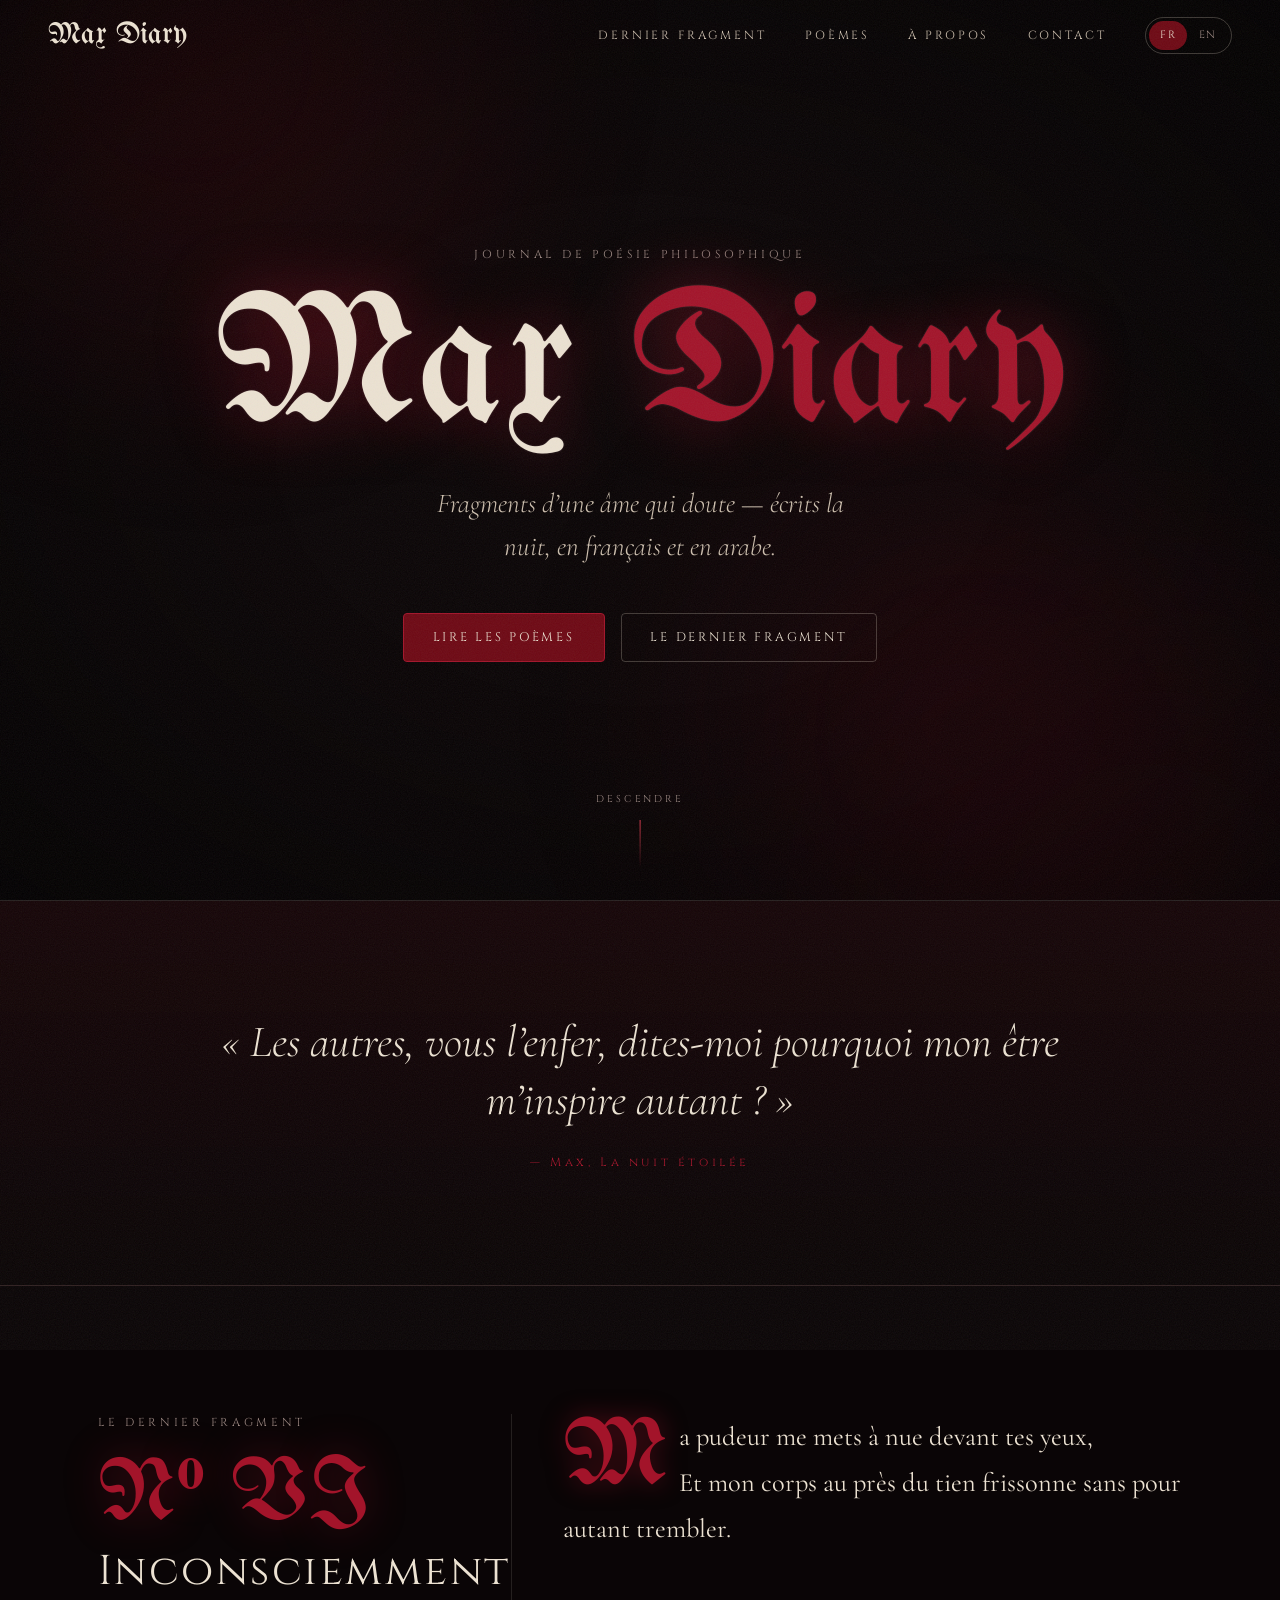
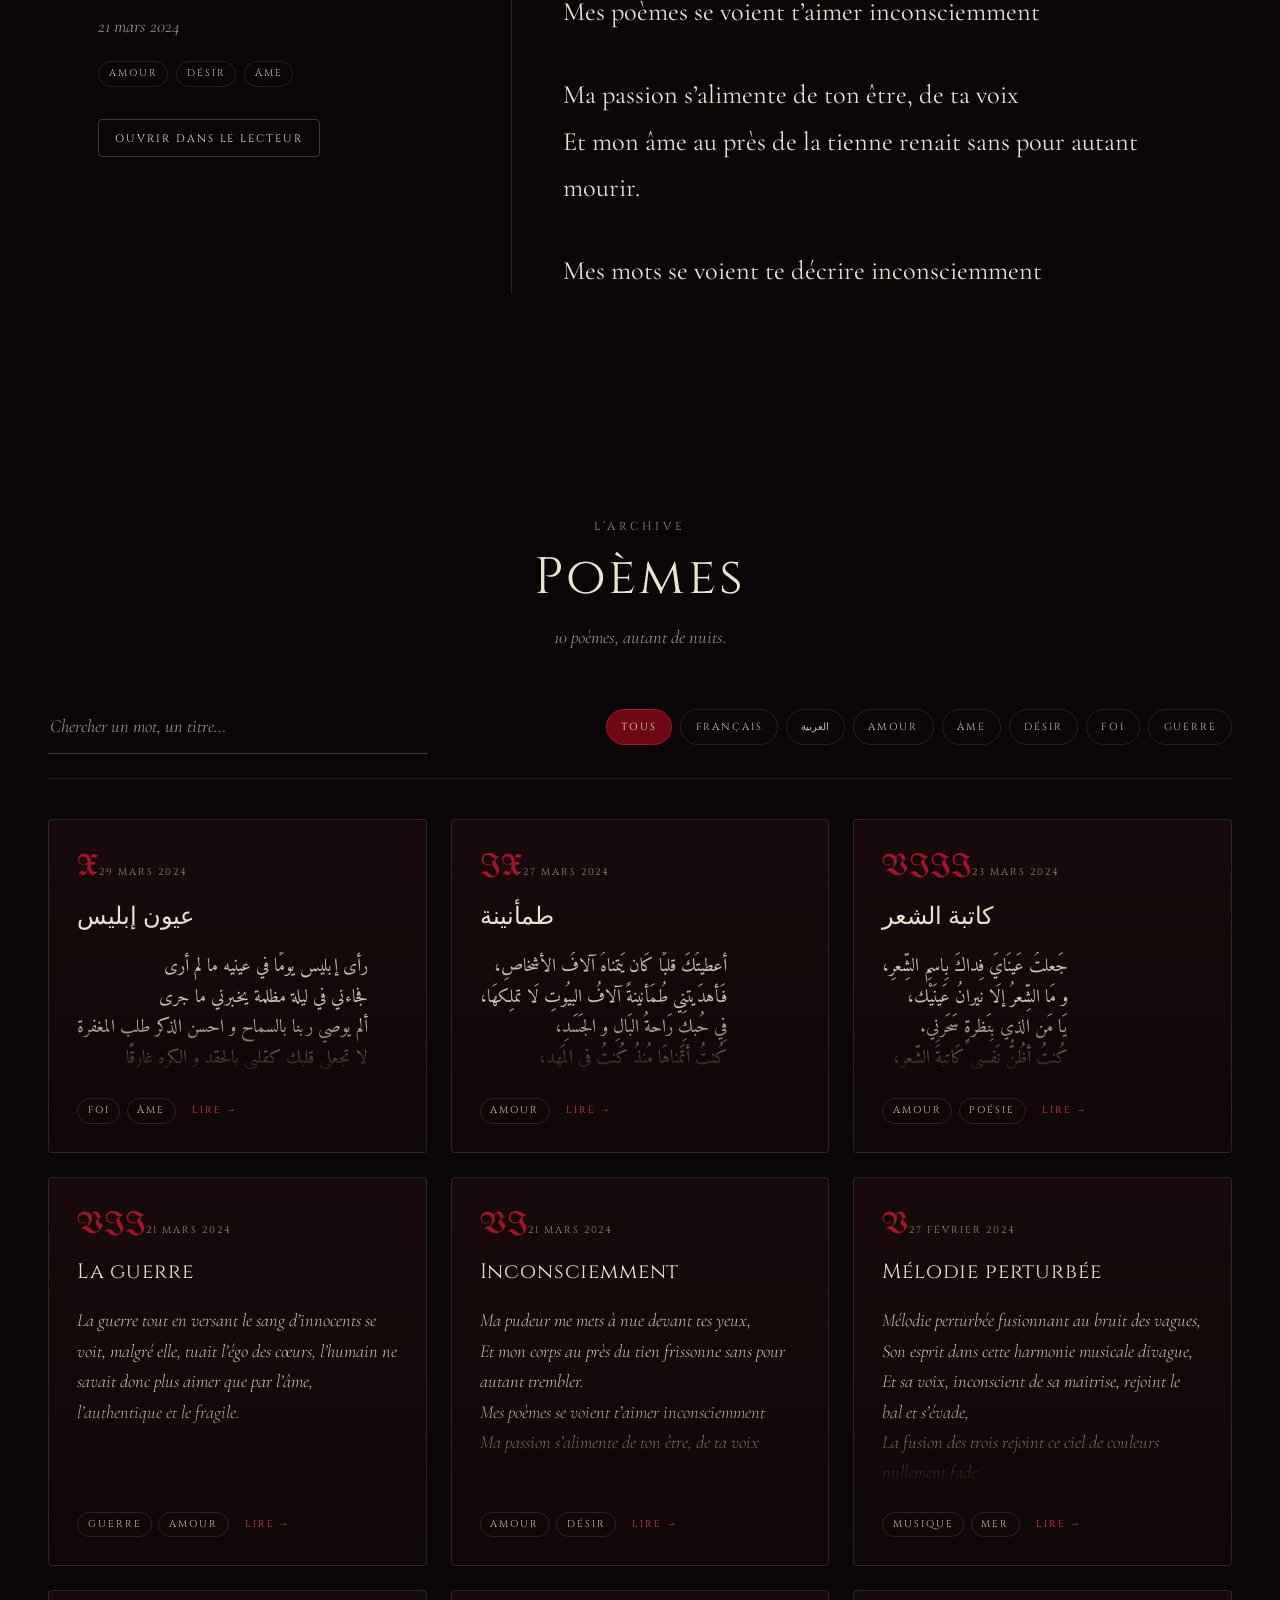
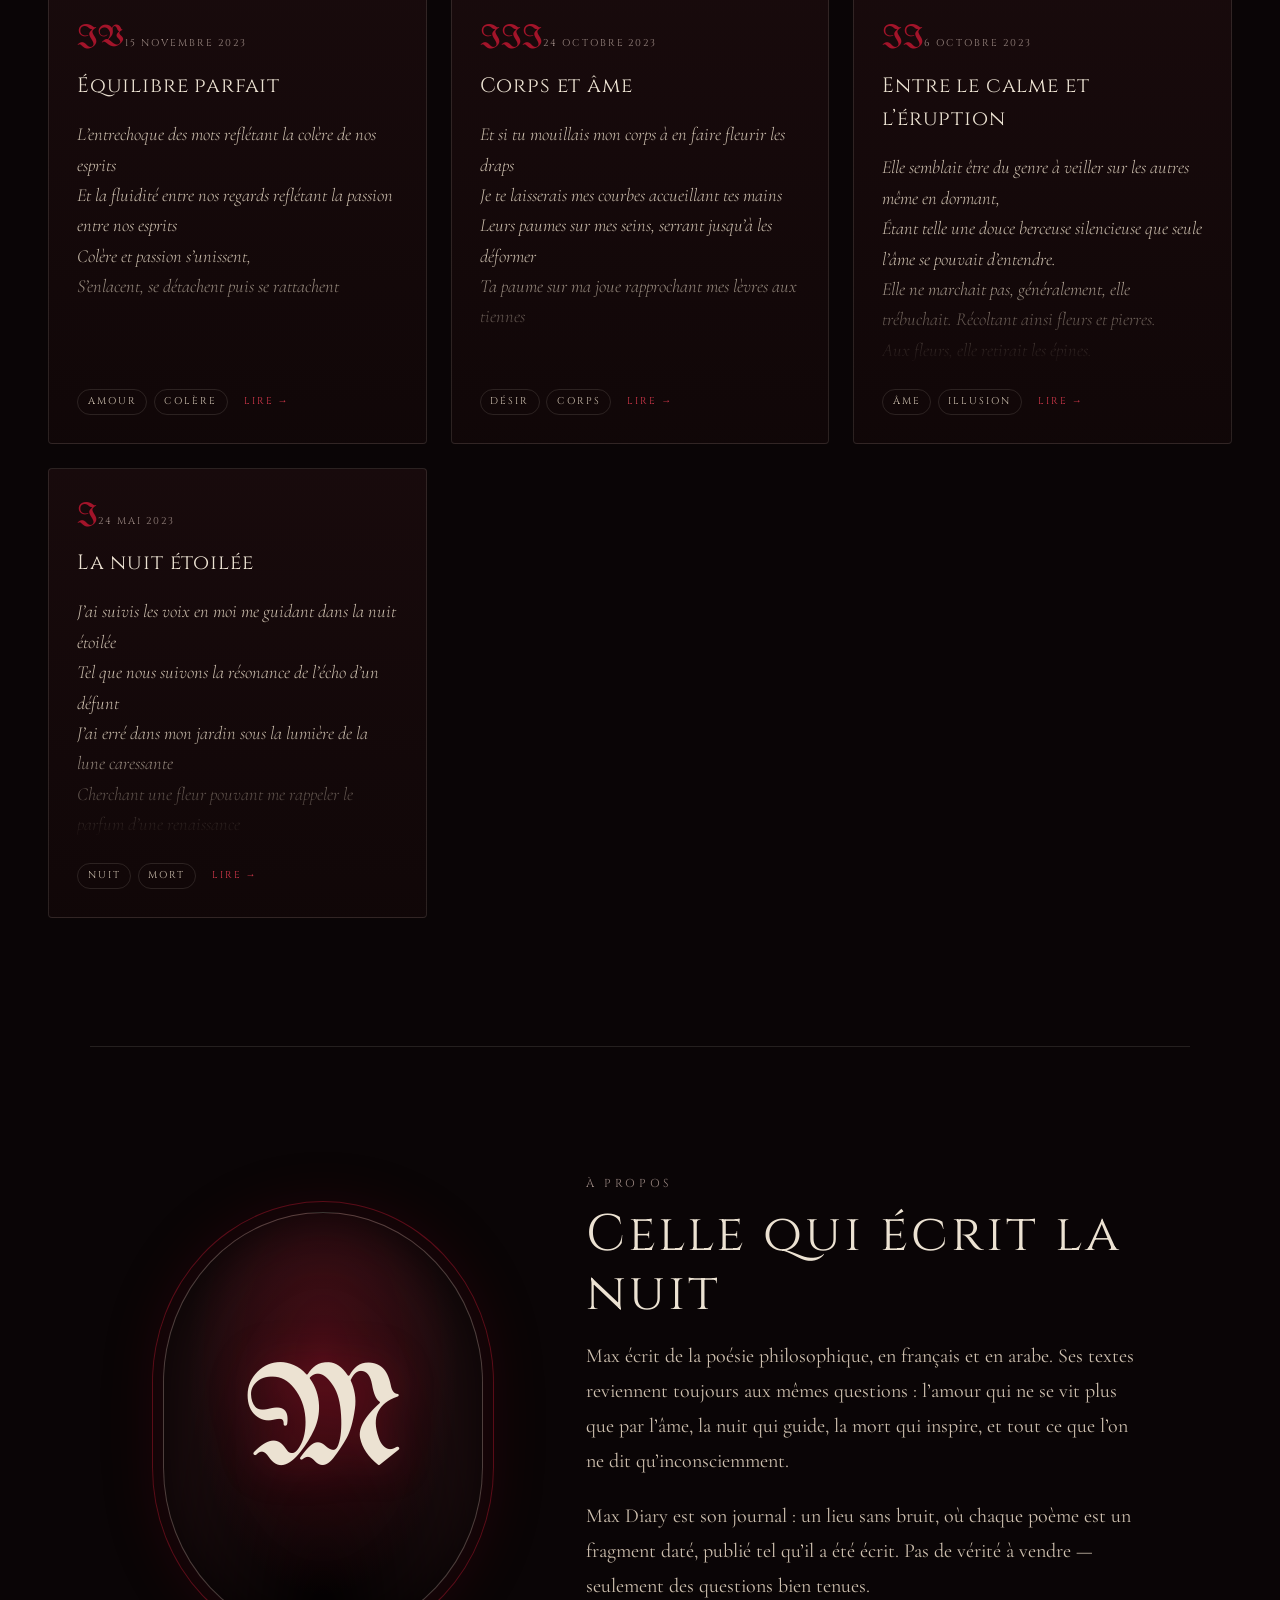
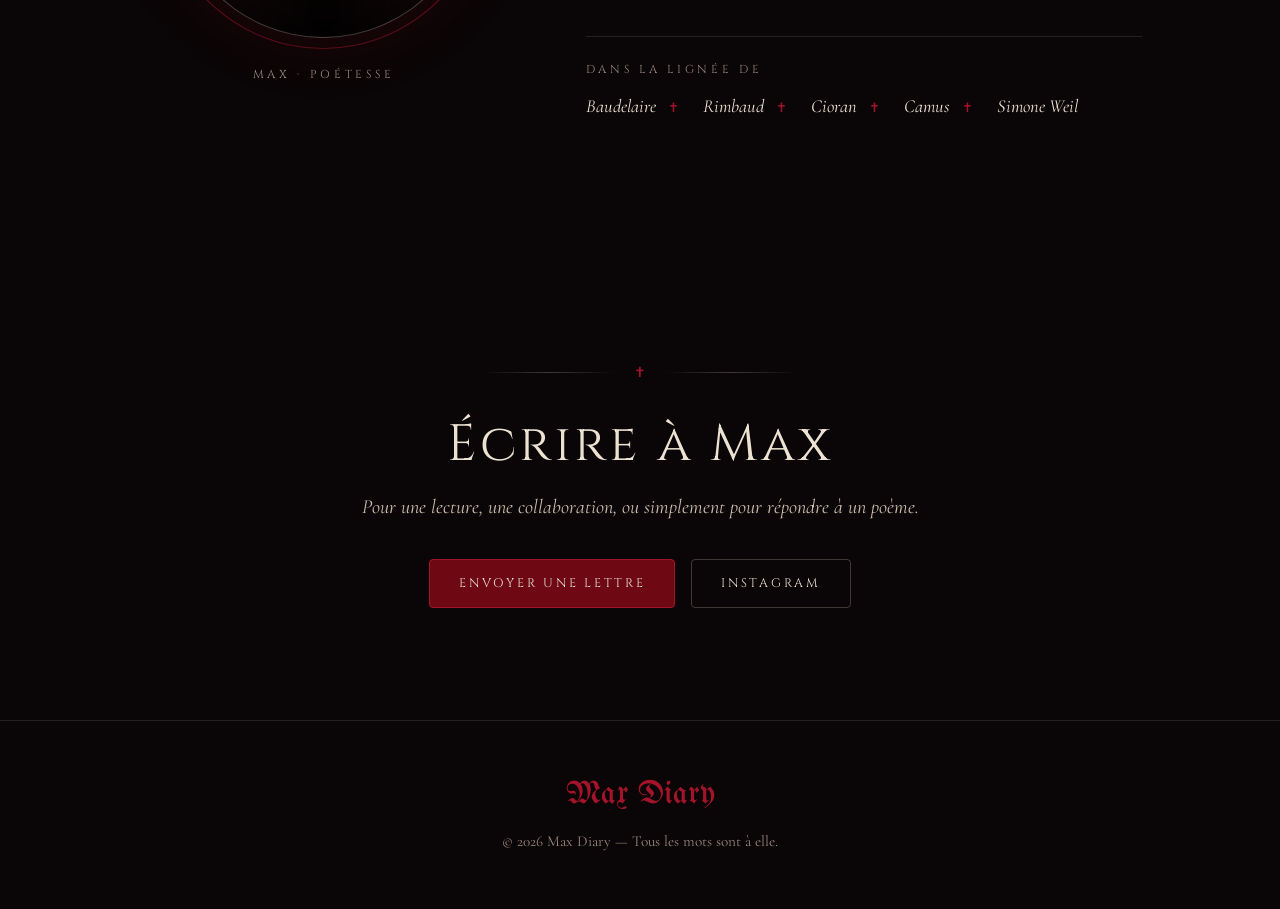
==== index.html @ 9161e4a4 "Max Diary: gothic poetry journal with poem dashboard - Public site: hero, featured poem, searchable/" ====
<!DOCTYPE html>
<html lang="fr">
<head>
  <meta charset="UTF-8">
  <meta name="viewport" content="width=device-width, initial-scale=1.0">
  <title>Max Diary — Poésie philosophique</title>
  <meta name="description" content="Max Diary : le journal de poésie philosophique de Max. Poèmes en français et en arabe sur l’amour, l’âme, la nuit et la mort.">
  <meta name="theme-color" content="#0a0506">
  <meta property="og:title" content="Max Diary">
  <meta property="og:description" content="Fragments d’une âme qui doute — poésie philosophique, écrite la nuit, en français et en arabe.">
  <link rel="icon" href="data:image/svg+xml,%3Csvg xmlns='http://www.w3.org/2000/svg' viewBox='0 0 64 64'%3E%3Crect width='64' height='64' fill='%230a0506'/%3E%3Ctext x='50%25' y='54%25' dominant-baseline='middle' text-anchor='middle' font-family='serif' font-size='44' fill='%23a3142a'%3EM%3C/text%3E%3C/svg%3E">
  <link rel="preconnect" href="https://fonts.googleapis.com">
  <link rel="preconnect" href="https://fonts.gstatic.com" crossorigin>
  <link href="https://fonts.googleapis.com/css2?family=Cinzel:wght@400;600&family=Cormorant+Garamond:ital,wght@0,300;0,400;0,500;1,300;1,400;1,500&family=UnifrakturMaguntia&family=Amiri:ital,wght@0,400;0,700;1,400&display=swap" rel="stylesheet">
  <link rel="stylesheet" href="assets/css/theme.css">
  <link rel="stylesheet" href="assets/css/site.css">
</head>
<body>
  <div class="grain" aria-hidden="true"></div>
  <div class="mist" aria-hidden="true"><span></span><span></span><span></span></div>

  <!-- Navigation -->
  <header class="nav" id="nav">
    <a href="#top" class="nav-logo" aria-label="Max Diary">Max Diary</a>

    <nav class="nav-menu" id="navMenu" aria-label="Navigation">
      <a href="#dernier" data-i18n="nav.latest">Dernier fragment</a>
      <a href="#poemes" data-i18n="nav.poems">Poèmes</a>
      <a href="#apropos" data-i18n="nav.about">À propos</a>
      <a href="#contact" data-i18n="nav.contact">Contact</a>
      <div class="lang" role="group" aria-label="Langue / Language">
        <button type="button" data-lang="fr" aria-pressed="true">FR</button>
        <button type="button" data-lang="en" aria-pressed="false">EN</button>
      </div>
    </nav>

    <button type="button" class="burger" id="burger" aria-label="Menu" aria-expanded="false" aria-controls="navMenu">
      <span></span><span></span>
    </button>
  </header>

  <main id="top">
    <!-- Hero -->
    <section class="hero">
      <p class="eyebrow hero-eyebrow" data-i18n="hero.eyebrow">Journal de poésie philosophique</p>
      <h1 class="hero-title">Max <span>Diary</span></h1>
      <p class="hero-lede" data-i18n="hero.lede">Fragments d’une âme qui doute — écrits la nuit, en français et en arabe.</p>
      <div class="hero-actions">
        <a href="#poemes" class="btn btn-blood" data-i18n="hero.read">Lire les poèmes</a>
        <a href="#dernier" class="btn" data-i18n="hero.latest">Le dernier fragment</a>
      </div>
      <a href="#dernier" class="hero-scroll" aria-label="Descendre">
        <span data-i18n="hero.scroll">descendre</span>
        <i aria-hidden="true"></i>
      </a>
    </section>

    <!-- Epigraph -->
    <section class="epigraph" aria-label="Épigraphe">
      <blockquote>
        <p>« Les autres, vous l’enfer, dites-moi pourquoi mon être m’inspire autant ? »</p>
        <cite>— Max, <span data-i18n="epigraph.source">La nuit étoilée</span></cite>
      </blockquote>
    </section>

    <!-- Featured poem -->
    <section class="featured" id="dernier" aria-labelledby="featuredTitle">
      <div class="featured-meta">
        <p class="eyebrow" data-i18n="featured.eyebrow">Le dernier fragment</p>
        <p class="featured-num" id="featuredNum"></p>
        <h2 class="featured-title" id="featuredTitle">…</h2>
        <p class="featured-date" id="featuredDate"></p>
        <div class="featured-tags" id="featuredTags"></div>
        <button type="button" class="btn btn-small" id="featuredOpen" data-i18n="featured.open">Ouvrir dans le lecteur</button>
      </div>
      <div class="featured-poem poem-body dropcap" id="featuredBody"></div>
    </section>

    <!-- Archive -->
    <section class="archive" id="poemes" aria-labelledby="archiveTitle">
      <header class="section-head">
        <p class="eyebrow" data-i18n="archive.eyebrow">L'archive</p>
        <h2 id="archiveTitle" data-i18n="archive.title">Poèmes</h2>
        <p class="section-sub" id="archiveCount"></p>
      </header>

      <div class="archive-tools">
        <label class="search">
          <span class="sr-only" data-i18n="archive.search">Chercher un poème</span>
          <input type="search" id="search" placeholder="Chercher un mot, un titre…" data-i18n-placeholder="archive.searchPh" autocomplete="off">
        </label>
        <div class="chips" id="chips" role="group" aria-label="Thèmes"></div>
      </div>

      <div class="poem-grid" id="poemGrid" aria-live="polite"></div>
      <p class="empty" id="empty" hidden data-i18n="archive.empty">Aucun poème ne répond à ce silence.</p>
    </section>

    <!-- About -->
    <section class="about" id="apropos" aria-labelledby="aboutTitle">
      <div class="portrait" aria-hidden="true">
        <div class="portrait-frame"><span>M</span></div>
        <p class="eyebrow portrait-caption">Max · Poétesse</p>
      </div>
      <div class="about-text">
        <p class="eyebrow" data-i18n="about.eyebrow">À propos</p>
        <h2 id="aboutTitle" data-i18n="about.title">Celle qui écrit la nuit</h2>
        <p data-i18n="about.p1">Max écrit de la poésie philosophique, en français et en arabe. Ses textes reviennent toujours aux mêmes questions : l’amour qui ne se vit plus que par l’âme, la nuit qui guide, la mort qui inspire, et tout ce que l’on ne dit qu’inconsciemment.</p>
        <p data-i18n="about.p2">Max Diary est son journal : un lieu sans bruit, où chaque poème est un fragment daté, publié tel qu’il a été écrit. Pas de vérité à vendre — seulement des questions bien tenues.</p>
        <div class="influences">
          <p class="eyebrow" data-i18n="about.lineage">Dans la lignée de</p>
          <ul>
            <li>Baudelaire</li><li>Rimbaud</li><li>Cioran</li><li>Camus</li><li>Simone Weil</li>
          </ul>
        </div>
      </div>
    </section>

    <!-- Contact -->
    <section class="contact" id="contact" aria-labelledby="contactTitle">
      <div class="ornament" aria-hidden="true">✝</div>
      <h2 id="contactTitle" data-i18n="contact.title">Écrire à Max</h2>
      <p data-i18n="contact.text">Pour une lecture, une collaboration, ou simplement pour répondre à un poème.</p>
      <div class="contact-links">
        <!-- REPLACE with her real addresses -->
        <a class="btn btn-blood" href="mailto:contact@example.com" data-i18n="contact.email">Envoyer une lettre</a>
        <a class="btn" href="https://instagram.com/" target="_blank" rel="noopener">Instagram</a>
      </div>
    </section>
  </main>

  <footer class="footer">
    <p class="footer-logo">Max Diary</p>
    <p data-i18n="footer.text">© 2026 Max Diary — Tous les mots sont à elle.</p>
  </footer>

  <!-- Poem reader -->
  <dialog class="reader" id="reader" aria-labelledby="readerTitle">
    <div class="reader-inner">
      <header class="reader-head">
        <span class="eyebrow" id="readerNum"></span>
        <div class="reader-head-actions">
          <button type="button" class="reader-icon" id="readerCopy" data-i18n-title="reader.copy" title="Copier le lien" aria-label="Copier le lien">⧉</button>
          <button type="button" class="reader-icon" id="readerClose" data-i18n-title="reader.close" title="Fermer" aria-label="Fermer">✕</button>
        </div>
      </header>
      <article class="reader-article">
        <h2 class="reader-title" id="readerTitle"></h2>
        <p class="reader-date" id="readerDate"></p>
        <div class="reader-toggle" id="readerToggle" hidden role="group">
          <button type="button" data-view="fr" aria-pressed="true">Original</button>
          <button type="button" data-view="en" aria-pressed="false" data-i18n="reader.translation">Traduction</button>
        </div>
        <figure class="reader-figure" id="readerFigure" hidden><img id="readerImage" alt="" loading="lazy"></figure>
        <div class="poem-body dropcap" id="readerBody"></div>
        <div class="reader-tags" id="readerTags"></div>
      </article>
      <footer class="reader-nav">
        <button type="button" class="btn btn-small" id="readerPrev">← <span data-i18n="reader.prev">Précédent</span></button>
        <button type="button" class="btn btn-small" id="readerNext"><span data-i18n="reader.next">Suivant</span> →</button>
      </footer>
    </div>
  </dialog>

  <div class="toast" id="toast" role="status" aria-live="polite"></div>

  <script src="assets/js/common.js"></script>
  <script src="assets/js/site.js"></script>
</body>
</html>
---- assets/css/theme.css ----
/* Max Diary — shared gothic theme (site + dashboard) */
*, *::before, *::after { margin: 0; padding: 0; box-sizing: border-box; }

:root {
  color-scheme: dark;

  --ink: #0a0506;
  --ink-2: #120809;
  --ink-3: #1b0c0e;
  --blood: #6e0914;
  --crimson: #a3142a;
  --ember: #d6394c;
  --bone: #ece2d2;
  --bone-dim: #cdbfae;
  --ash: #9a8781;
  --line: rgba(236, 226, 210, 0.12);
  --line-strong: rgba(236, 226, 210, 0.24);
  --glow: 0 0 40px rgba(163, 20, 42, 0.45);

  --f-black: 'UnifrakturMaguntia', 'Old English Text MT', serif;
  --f-caps: 'Cinzel', 'Trajan Pro', serif;
  --f-serif: 'Cormorant Garamond', 'Garamond', 'Times New Roman', serif;
  --f-arabic: 'Amiri', 'Geeza Pro', 'Traditional Arabic', serif;

  --nav-h: 72px;
  --gutter: clamp(1.25rem, 4vw, 3rem);
  --radius: 4px;
}

html { scroll-behavior: smooth; -webkit-text-size-adjust: 100%; }

[hidden] { display: none !important; }

body {
  background: var(--ink);
  color: var(--bone);
  font-family: var(--f-serif);
  font-size: 1.15rem;
  line-height: 1.6;
  overflow-x: hidden;
  -webkit-font-smoothing: antialiased;
}

::selection { background: var(--crimson); color: var(--bone); }

a { color: inherit; }

button, input, textarea, select { font: inherit; color: inherit; }

:focus-visible { outline: 1px solid var(--ember); outline-offset: 3px; }

/* Film grain over everything, never blocks clicks */
.grain {
  position: fixed;
  inset: -50%;
  z-index: 900;
  pointer-events: none;
  opacity: 0.07;
  background-image: url("data:image/svg+xml,%3Csvg xmlns='http://www.w3.org/2000/svg' width='220' height='220'%3E%3Cfilter id='n'%3E%3CfeTurbulence type='fractalNoise' baseFrequency='0.85' numOctaves='3' stitchTiles='stitch'/%3E%3C/filter%3E%3Crect width='100%25' height='100%25' filter='url(%23n)'/%3E%3C/svg%3E");
  animation: grain 1.2s steps(6) infinite;
}

@keyframes grain {
  0% { transform: translate(0, 0); }
  20% { transform: translate(-3%, 2%); }
  40% { transform: translate(2%, -3%); }
  60% { transform: translate(-2%, -1%); }
  80% { transform: translate(3%, 3%); }
  100% { transform: translate(0, 0); }
}

/* Small caps label */
.eyebrow {
  font-family: var(--f-caps);
  font-size: 0.72rem;
  letter-spacing: 0.32em;
  text-transform: uppercase;
  color: var(--ash);
}

/* Ornamental divider: ——— ✝ ——— */
.ornament {
  display: flex;
  align-items: center;
  gap: 1rem;
  color: var(--crimson);
  font-size: 0.9rem;
}
.ornament::before, .ornament::after {
  content: '';
  flex: 1;
  height: 1px;
  background: linear-gradient(90deg, transparent, var(--line-strong), transparent);
}

/* Buttons */
.btn {
  display: inline-flex;
  align-items: center;
  justify-content: center;
  gap: 0.6rem;
  min-height: 48px;
  padding: 0.85rem 1.8rem;
  font-family: var(--f-caps);
  font-size: 0.78rem;
  letter-spacing: 0.22em;
  text-transform: uppercase;
  text-decoration: none;
  border: 1px solid var(--line-strong);
  border-radius: var(--radius);
  background: transparent;
  color: var(--bone);
  cursor: pointer;
  transition: background 0.3s ease, border-color 0.3s ease, box-shadow 0.3s ease, color 0.3s ease;
}
.btn:hover { border-color: var(--ember); color: #fff; }
.btn-blood { background: var(--blood); border-color: var(--crimson); }
.btn-blood:hover { background: var(--crimson); box-shadow: var(--glow); }
.btn-small { min-height: 38px; padding: 0.5rem 1rem; font-size: 0.68rem; letter-spacing: 0.18em; }
.btn[disabled] { opacity: 0.45; cursor: not-allowed; box-shadow: none; }

/* Poem typography (site reader, featured, dashboard preview) */
.poem-body {
  font-family: var(--f-serif);
  font-size: clamp(1.2rem, 2.1vw, 1.45rem);
  line-height: 1.75;
  color: var(--bone);
  font-weight: 400;
}
.poem-body .stanza + .stanza { margin-top: 1.4em; }
.poem-body.dropcap .stanza:first-child::first-letter {
  font-family: var(--f-black);
  float: left;
  font-size: 3.6em;
  line-height: 0.82;
  padding: 0.06em 0.12em 0 0;
  color: var(--crimson);
  text-shadow: 0 0 24px rgba(163, 20, 42, 0.5);
}

/* Arabic poems: right-to-left, Amiri, no Latin drop cap */
[lang="ar"] { font-family: var(--f-arabic); font-style: normal !important; letter-spacing: 0 !important; text-transform: none !important; }
.poem-body[lang="ar"] { line-height: 2.1; font-size: clamp(1.25rem, 2.2vw, 1.55rem); text-align: right; }
.poem-body[lang="ar"] .stanza:first-child::first-letter { all: unset; }

.tag {
  display: inline-block;
  font-family: var(--f-caps);
  font-size: 0.62rem;
  letter-spacing: 0.2em;
  text-transform: uppercase;
  color: var(--bone-dim);
  border: 1px solid var(--line);
  padding: 0.25rem 0.6rem;
  border-radius: 999px;
}

.sr-only {
  position: absolute; width: 1px; height: 1px; padding: 0; margin: -1px;
  overflow: hidden; clip: rect(0, 0, 0, 0); white-space: nowrap; border: 0;
}

@media (prefers-reduced-motion: reduce) {
  *, *::before, *::after { animation-duration: 0.001ms !important; animation-iteration-count: 1 !important; transition-duration: 0.001ms !important; }
  html { scroll-behavior: auto; }
}
---- assets/css/site.css ----
/* Max Diary — public site */

/* Drifting red haze behind everything */
.mist { position: fixed; inset: 0; z-index: 0; pointer-events: none; overflow: hidden; }
.mist span {
  position: absolute;
  width: 70vmax; height: 70vmax;
  border-radius: 50%;
  filter: blur(60px);
  opacity: 0.55;
  animation: drift 28s ease-in-out infinite alternate;
}
.mist span:nth-child(1) { background: radial-gradient(circle, rgba(110, 9, 20, 0.55), transparent 65%); top: -30vmax; left: -20vmax; }
.mist span:nth-child(2) { background: radial-gradient(circle, rgba(163, 20, 42, 0.28), transparent 65%); bottom: -35vmax; right: -25vmax; animation-duration: 34s; }
.mist span:nth-child(3) { background: radial-gradient(circle, rgba(60, 4, 12, 0.6), transparent 60%); top: 30%; left: 40%; animation-duration: 40s; }
@keyframes drift {
  from { transform: translate(0, 0) scale(1); }
  to { transform: translate(8vw, 6vh) scale(1.15); }
}

main, .footer { position: relative; z-index: 1; }

/* ---------- Navigation ---------- */
.nav {
  position: fixed;
  inset: 0 0 auto 0;
  z-index: 500;
  height: var(--nav-h);
  display: flex;
  align-items: center;
  justify-content: space-between;
  padding: 0 var(--gutter);
  transition: background 0.4s ease, border-color 0.4s ease;
  border-bottom: 1px solid transparent;
}
.nav.scrolled {
  background: rgba(10, 5, 6, 0.86);
  backdrop-filter: blur(14px);
  -webkit-backdrop-filter: blur(14px);
  border-color: var(--line);
}

.nav-logo {
  font-family: var(--f-black);
  font-size: 1.9rem;
  color: var(--bone);
  text-decoration: none;
  line-height: 1;
  transition: color 0.3s ease, text-shadow 0.3s ease;
}
.nav-logo:hover { color: #fff; text-shadow: 0 0 18px rgba(214, 57, 76, 0.7); }

.nav-menu { display: flex; align-items: center; gap: clamp(1.25rem, 3vw, 2.5rem); }
.nav-menu > a {
  font-family: var(--f-caps);
  font-size: 0.74rem;
  letter-spacing: 0.24em;
  text-transform: uppercase;
  text-decoration: none;
  color: var(--bone-dim);
  position: relative;
  padding: 0.4rem 0;
  transition: color 0.3s ease;
}
.nav-menu > a::after {
  content: '';
  position: absolute;
  left: 0; right: 0; bottom: 0;
  height: 1px;
  background: var(--ember);
  transform: scaleX(0);
  transition: transform 0.35s ease;
}
.nav-menu > a:hover { color: var(--bone); }
.nav-menu > a:hover::after { transform: scaleX(1); }

.lang { display: flex; border: 1px solid var(--line-strong); border-radius: 999px; padding: 3px; }
.lang button {
  background: none; border: 0; cursor: pointer;
  font-family: var(--f-caps); font-size: 0.66rem; letter-spacing: 0.15em;
  padding: 0.35rem 0.7rem; border-radius: 999px; color: var(--ash);
  transition: background 0.3s ease, color 0.3s ease;
}
.lang button[aria-pressed="true"] { background: var(--blood); color: var(--bone); }

.burger {
  display: none;
  width: 44px; height: 44px;
  margin-right: -10px;
  background: none; border: 0; cursor: pointer;
  position: relative; z-index: 2;
}
.burger span {
  position: absolute; left: 10px; right: 10px; height: 1px;
  background: var(--bone);
  transition: transform 0.35s ease, top 0.35s ease;
}
.burger span:nth-child(1) { top: 17px; }
.burger span:nth-child(2) { top: 26px; }
.burger[aria-expanded="true"] span:nth-child(1) { top: 21px; transform: rotate(45deg); }
.burger[aria-expanded="true"] span:nth-child(2) { top: 21px; transform: rotate(-45deg); }

/* ---------- Hero ---------- */
.hero {
  min-height: 100vh;
  min-height: 100svh;
  display: flex;
  flex-direction: column;
  align-items: center;
  justify-content: center;
  text-align: center;
  padding: calc(var(--nav-h) + 2rem) var(--gutter) 6rem;
  position: relative;
}
.hero::after {
  /* vignette */
  content: '';
  position: absolute; inset: 0;
  background: radial-gradient(ellipse at center, transparent 40%, rgba(0, 0, 0, 0.65) 100%);
  pointer-events: none;
  z-index: -1;
}

.hero-eyebrow { opacity: 0; animation: rise 1.2s 0.2s ease forwards; }

.hero-title {
  font-family: var(--f-black);
  font-weight: 400;
  font-size: clamp(4.2rem, 16vw, 11.5rem);
  line-height: 0.9;
  margin: 1.5rem 0 1.75rem;
  color: var(--bone);
  text-shadow: 0 0 60px rgba(163, 20, 42, 0.55), 0 0 2px rgba(255, 255, 255, 0.2);
  opacity: 0;
  animation: rise 1.6s 0.4s ease forwards, flicker 7s 2.4s infinite;
}
.hero-title span { color: var(--crimson); }

@keyframes flicker {
  0%, 100% { text-shadow: 0 0 60px rgba(163, 20, 42, 0.55), 0 0 2px rgba(255, 255, 255, 0.2); }
  46% { text-shadow: 0 0 60px rgba(163, 20, 42, 0.55), 0 0 2px rgba(255, 255, 255, 0.2); }
  48% { text-shadow: 0 0 30px rgba(163, 20, 42, 0.25), 0 0 2px rgba(255, 255, 255, 0.1); }
  50% { text-shadow: 0 0 80px rgba(214, 57, 76, 0.7), 0 0 2px rgba(255, 255, 255, 0.3); }
  52% { text-shadow: 0 0 60px rgba(163, 20, 42, 0.55), 0 0 2px rgba(255, 255, 255, 0.2); }
}

.hero-lede {
  font-style: italic;
  font-weight: 300;
  font-size: clamp(1.25rem, 2.6vw, 1.7rem);
  color: var(--bone-dim);
  max-width: 34ch;
  opacity: 0;
  animation: rise 1.4s 0.9s ease forwards;
}

.hero-actions {
  display: flex; flex-wrap: wrap; justify-content: center; gap: 1rem;
  margin-top: 2.75rem;
  opacity: 0;
  animation: rise 1.4s 1.2s ease forwards;
}

.hero-scroll {
  position: absolute;
  bottom: 2rem; left: 50%;
  transform: translateX(-50%);
  display: flex; flex-direction: column; align-items: center; gap: 0.75rem;
  font-family: var(--f-caps); font-size: 0.62rem; letter-spacing: 0.3em; text-transform: uppercase;
  color: var(--ash); text-decoration: none;
}
.hero-scroll i {
  width: 1px; height: 48px;
  background: linear-gradient(var(--ember), transparent);
  animation: drip 2.4s ease-in-out infinite;
  transform-origin: top;
}
@keyframes drip {
  0% { transform: scaleY(0); opacity: 1; }
  60% { transform: scaleY(1); opacity: 1; }
  100% { transform: scaleY(1); opacity: 0; }
}

@keyframes rise {
  from { opacity: 0; transform: translateY(24px); filter: blur(4px); }
  to { opacity: 1; transform: none; filter: none; }
}

/* ---------- Epigraph ---------- */
.epigraph {
  padding: clamp(4rem, 9vw, 7rem) var(--gutter);
  border-block: 1px solid var(--line);
  background: linear-gradient(180deg, rgba(110, 9, 20, 0.12), rgba(10, 5, 6, 0.4));
  text-align: center;
}
.epigraph blockquote { max-width: 900px; margin: 0 auto; }
.epigraph p {
  font-style: italic;
  font-weight: 300;
  font-size: clamp(1.6rem, 4vw, 2.8rem);
  line-height: 1.3;
}
.epigraph cite {
  display: block;
  margin-top: 1.5rem;
  font-family: var(--f-caps);
  font-style: normal;
  font-size: 0.75rem;
  letter-spacing: 0.3em;
  color: var(--crimson);
}

/* ---------- Shared section bits ---------- */
section h2 {
  font-family: var(--f-caps);
  font-weight: 400;
  font-size: clamp(2rem, 4.5vw, 3.2rem);
  letter-spacing: 0.06em;
  line-height: 1.15;
  margin: 0.75rem 0 1rem;
}
.section-head { text-align: center; margin-bottom: 3rem; }
.section-sub { color: var(--ash); font-style: italic; }

.reveal { opacity: 0; transform: translateY(30px); transition: opacity 1s ease, transform 1s ease; }
.reveal.in { opacity: 1; transform: none; }

/* ---------- Featured poem ---------- */
.featured {
  max-width: 1180px;
  margin: 0 auto;
  padding: clamp(5rem, 10vw, 8rem) var(--gutter);
  display: grid;
  grid-template-columns: minmax(240px, 1fr) 2fr;
  gap: clamp(2.5rem, 6vw, 6rem);
  align-items: start;
  scroll-margin-top: var(--nav-h);
}
.featured-meta { position: sticky; top: calc(var(--nav-h) + 2rem); }
.featured-num {
  font-family: var(--f-black);
  font-size: clamp(3.5rem, 7vw, 5.5rem);
  line-height: 1;
  color: var(--crimson);
  margin-top: 1.25rem;
  text-shadow: var(--glow);
}
.featured-title { font-size: clamp(1.8rem, 3.5vw, 2.6rem) !important; margin-top: 0.5rem !important; }
.featured-date { color: var(--ash); font-style: italic; margin-bottom: 1.25rem; }
.featured-tags { display: flex; flex-wrap: wrap; gap: 0.5rem; margin-bottom: 2rem; }
.featured-poem {
  padding-left: clamp(0rem, 4vw, 3.5rem);
  border-left: 1px solid var(--line);
  font-size: clamp(1.3rem, 2.4vw, 1.65rem);
}

/* ---------- Archive ---------- */
.archive {
  max-width: 1280px;
  margin: 0 auto;
  padding: clamp(4rem, 8vw, 6rem) var(--gutter) clamp(5rem, 10vw, 8rem);
  scroll-margin-top: var(--nav-h);
}

.archive-tools {
  display: flex;
  flex-wrap: wrap;
  align-items: center;
  justify-content: space-between;
  gap: 1rem 2rem;
  margin-bottom: 2.5rem;
  padding-bottom: 1.5rem;
  border-bottom: 1px solid var(--line);
}
.search { flex: 1 1 260px; max-width: 380px; }
.search input {
  width: 100%;
  background: transparent;
  border: 0;
  border-bottom: 1px solid var(--line-strong);
  padding: 0.7rem 0.1rem;
  font-size: 1.15rem;
  font-style: italic;
  color: var(--bone);
  transition: border-color 0.3s ease;
}
.search input::placeholder { color: var(--ash); }
.search input:focus { outline: none; border-color: var(--ember); }

.chips { display: flex; flex-wrap: wrap; gap: 0.5rem; }
.chip {
  font-family: var(--f-caps);
  font-size: 0.64rem;
  letter-spacing: 0.18em;
  text-transform: uppercase;
  padding: 0.5rem 0.9rem;
  min-height: 36px;
  border-radius: 999px;
  border: 1px solid var(--line);
  background: transparent;
  color: var(--bone-dim);
  cursor: pointer;
  transition: all 0.3s ease;
}
.chip:hover { border-color: var(--ember); color: var(--bone); }
.chip[aria-pressed="true"] { background: var(--blood); border-color: var(--crimson); color: var(--bone); }

.poem-grid {
  display: grid;
  grid-template-columns: repeat(auto-fill, minmax(min(300px, 100%), 1fr));
  gap: 1.5rem;
}

.poem-card {
  position: relative;
  display: flex;
  flex-direction: column;
  text-align: left;
  width: 100%;
  padding: 2rem 1.75rem 1.75rem;
  background: linear-gradient(180deg, rgba(27, 12, 14, 0.85), rgba(18, 8, 9, 0.85));
  border: 1px solid var(--line);
  border-radius: var(--radius);
  cursor: pointer;
  color: var(--bone);
  transition: border-color 0.4s ease, transform 0.4s ease, box-shadow 0.4s ease;
  overflow: hidden;
}
.poem-card::before {
  content: '';
  position: absolute; inset: 0 0 auto 0; height: 2px;
  background: linear-gradient(90deg, transparent, var(--crimson), transparent);
  opacity: 0; transition: opacity 0.4s ease;
}
.poem-card:hover, .poem-card:focus-visible {
  border-color: rgba(214, 57, 76, 0.5);
  box-shadow: 0 20px 50px rgba(0, 0, 0, 0.5), 0 0 30px rgba(110, 9, 20, 0.35);
}
@media (hover: hover) { .poem-card:hover { transform: translateY(-4px); } }
.poem-card:hover::before { opacity: 1; }

.card-top { display: flex; justify-content: space-between; align-items: baseline; margin-bottom: 1rem; }
.card-num { font-family: var(--f-black); font-size: 1.9rem; color: var(--crimson); line-height: 1; }
.card-date { font-family: var(--f-caps); font-size: 0.62rem; letter-spacing: 0.2em; color: var(--ash); text-transform: uppercase; }
.card-title, .card-excerpt { display: block; text-align: start; }
.card-title[lang="ar"] { font-size: 1.5rem !important; }
.card-title { font-family: var(--f-caps); font-weight: 400; font-size: 1.3rem; letter-spacing: 0.04em; margin-bottom: 1rem; }
.card-excerpt {
  font-style: italic;
  font-weight: 300;
  color: var(--bone-dim);
  line-height: 1.65;
  flex: 1;
  margin-bottom: 1.5rem;
  -webkit-mask-image: linear-gradient(180deg, #000 55%, transparent);
  mask-image: linear-gradient(180deg, #000 55%, transparent);
}
.card-foot { display: flex; justify-content: space-between; align-items: center; gap: 1rem; }
.card-tags { display: flex; flex-wrap: wrap; gap: 0.4rem; }
.card-read { font-family: var(--f-caps); font-size: 0.62rem; letter-spacing: 0.2em; text-transform: uppercase; color: var(--ember); white-space: nowrap; }

.empty { text-align: center; font-style: italic; color: var(--ash); padding: 3rem 0; }

/* ---------- About ---------- */
.about {
  max-width: 1100px;
  margin: 0 auto;
  padding: clamp(5rem, 10vw, 8rem) var(--gutter);
  display: grid;
  grid-template-columns: 1fr 1.5fr;
  gap: clamp(2.5rem, 6vw, 5rem);
  align-items: center;
  border-top: 1px solid var(--line);
  scroll-margin-top: var(--nav-h);
}
.portrait { text-align: center; }
.portrait-frame {
  width: min(320px, 70vw);
  aspect-ratio: 3 / 4;
  margin: 0 auto;
  border-radius: 50% / 40%;
  border: 1px solid var(--line-strong);
  outline: 1px solid rgba(163, 20, 42, 0.5);
  outline-offset: 10px;
  background:
    radial-gradient(ellipse at 50% 35%, rgba(163, 20, 42, 0.35), transparent 60%),
    radial-gradient(ellipse at 50% 100%, rgba(0, 0, 0, 0.9), transparent 70%),
    var(--ink-3);
  display: grid;
  place-items: center;
  box-shadow: inset 0 0 60px rgba(0, 0, 0, 0.8), 0 0 60px rgba(110, 9, 20, 0.25);
}
.portrait-frame span { font-family: var(--f-black); font-size: clamp(6rem, 14vw, 9rem); color: var(--bone); text-shadow: var(--glow); }
.portrait-caption { margin-top: 1.75rem; }

.about-text p:not(.eyebrow) { color: var(--bone-dim); font-size: 1.25rem; line-height: 1.75; margin-bottom: 1.25rem; }
.influences { margin-top: 2rem; padding-top: 1.5rem; border-top: 1px solid var(--line); }
.influences ul { list-style: none; display: flex; flex-wrap: wrap; gap: 0.5rem 1.5rem; margin-top: 0.75rem; }
.influences li { font-style: italic; color: var(--bone); }
.influences li + li::before { content: '✝'; color: var(--crimson); font-style: normal; font-size: 0.7em; margin-right: 1.5rem; margin-left: -0.75rem; vertical-align: middle; }

/* ---------- Contact ---------- */
.contact {
  text-align: center;
  padding: clamp(4rem, 9vw, 7rem) var(--gutter);
  max-width: 760px;
  margin: 0 auto;
  scroll-margin-top: var(--nav-h);
}
.contact .ornament { max-width: 320px; margin: 0 auto 2rem; }
.contact p { color: var(--bone-dim); font-style: italic; font-size: 1.25rem; }
.contact-links { display: flex; flex-wrap: wrap; justify-content: center; gap: 1rem; margin-top: 2.25rem; }

/* ---------- Footer ---------- */
.footer {
  text-align: center;
  padding: 3rem var(--gutter) 3.5rem;
  border-top: 1px solid var(--line);
  color: var(--ash);
  font-size: 0.95rem;
}
.footer-logo { font-family: var(--f-black); font-size: 2rem; color: var(--crimson); margin-bottom: 0.5rem; }

/* ---------- Reader dialog ---------- */
.reader {
  border: 0;
  padding: 0;
  width: 100%;
  max-width: 100%;
  height: 100%;
  max-height: 100%;
  background: rgba(10, 5, 6, 0.97);
  color: var(--bone);
}
.reader::backdrop { background: rgba(0, 0, 0, 0.7); }
.reader[open] { animation: fade 0.4s ease; }
@keyframes fade { from { opacity: 0; } to { opacity: 1; } }

.reader-inner {
  min-height: 100%;
  display: flex;
  flex-direction: column;
  max-width: 760px;
  margin: 0 auto;
  padding: 1.25rem var(--gutter) 2rem;
}
.reader-head { display: flex; justify-content: space-between; align-items: center; position: sticky; top: 0; padding: 0.5rem 0; background: rgba(10, 5, 6, 0.95); z-index: 1; }
.reader-head-actions { display: flex; gap: 0.25rem; }
.reader-icon {
  width: 44px; height: 44px;
  background: none; border: 1px solid transparent; border-radius: 50%;
  font-size: 1.1rem; color: var(--bone-dim); cursor: pointer;
  transition: border-color 0.3s ease, color 0.3s ease;
}
.reader-icon:hover { border-color: var(--line-strong); color: var(--bone); }

.reader-article { flex: 1; padding: clamp(2rem, 6vh, 4rem) 0 3rem; }
.reader-title { font-family: var(--f-caps); font-weight: 400; font-size: clamp(2rem, 5vw, 3rem); letter-spacing: 0.04em; line-height: 1.15; }
.reader-date { color: var(--ash); font-style: italic; margin: 0.5rem 0 2.5rem; }
.reader-toggle { display: inline-flex; border: 1px solid var(--line-strong); border-radius: 999px; padding: 3px; margin: -1rem 0 2.5rem; }
.reader-toggle button {
  background: none; border: 0; cursor: pointer;
  font-family: var(--f-caps); font-size: 0.64rem; letter-spacing: 0.16em; text-transform: uppercase;
  padding: 0.45rem 0.9rem; border-radius: 999px; color: var(--ash);
}
.reader-toggle button[aria-pressed="true"] { background: var(--blood); color: var(--bone); }
.reader-figure { margin: 0 0 2.5rem; }
.reader-figure img {
  display: block;
  width: 100%;
  max-height: 60vh;
  object-fit: cover;
  border: 1px solid var(--line);
  border-radius: var(--radius);
  filter: grayscale(0.35) contrast(1.05) sepia(0.15);
}
.reader-tags { display: flex; flex-wrap: wrap; gap: 0.5rem; margin-top: 3rem; }
.reader-nav { display: flex; justify-content: space-between; gap: 1rem; border-top: 1px solid var(--line); padding-top: 1.5rem; }

/* ---------- Toast ---------- */
.toast {
  position: fixed;
  left: 50%; bottom: 1.5rem;
  transform: translate(-50%, calc(100% + 3rem));
  visibility: hidden;
  z-index: 1000;
  background: var(--blood);
  border: 1px solid var(--crimson);
  color: var(--bone);
  padding: 0.75rem 1.25rem;
  border-radius: var(--radius);
  font-family: var(--f-caps);
  font-size: 0.7rem;
  letter-spacing: 0.18em;
  text-transform: uppercase;
  transition: transform 0.4s ease, visibility 0s linear 0.4s;
  pointer-events: none;
}
.toast.show { transform: translate(-50%, 0); visibility: visible; transition: transform 0.4s ease; }

/* ---------- Responsive ---------- */
@media (max-width: 900px) {
  .burger { display: block; }
  .nav-menu {
    position: fixed;
    inset: 0;
    z-index: 1;
    flex-direction: column;
    justify-content: center;
    gap: 2rem;
    background: rgba(10, 5, 6, 0.97);
    opacity: 0;
    visibility: hidden;
    transition: opacity 0.4s ease, visibility 0s linear 0.4s;
  }
  .nav-menu.open { opacity: 1; visibility: visible; transition: opacity 0.4s ease; }
  .nav-menu > a { font-size: 1rem; letter-spacing: 0.3em; }
  body.menu-open { overflow: hidden; }

  .featured { grid-template-columns: 1fr; }
  .featured-meta { position: static; }
  .featured-poem { padding-left: 1.25rem; }

  .about { grid-template-columns: 1fr; text-align: center; }
  .influences ul { justify-content: center; }
}

@media (max-width: 560px) {
  :root { --nav-h: 62px; }
  .nav-logo { font-size: 1.6rem; }
  .hero-actions { flex-direction: column; width: 100%; max-width: 320px; }
  .hero-scroll { display: none; }
  .archive-tools { flex-direction: column; align-items: stretch; }
  .search { max-width: none; flex: none; }
  .poem-card { padding: 1.6rem 1.35rem 1.4rem; }
  .about-text p:not(.eyebrow) { font-size: 1.15rem; }
  .contact-links .btn { flex: 1 1 100%; }
  .reader-nav .btn { flex: 1; }
}
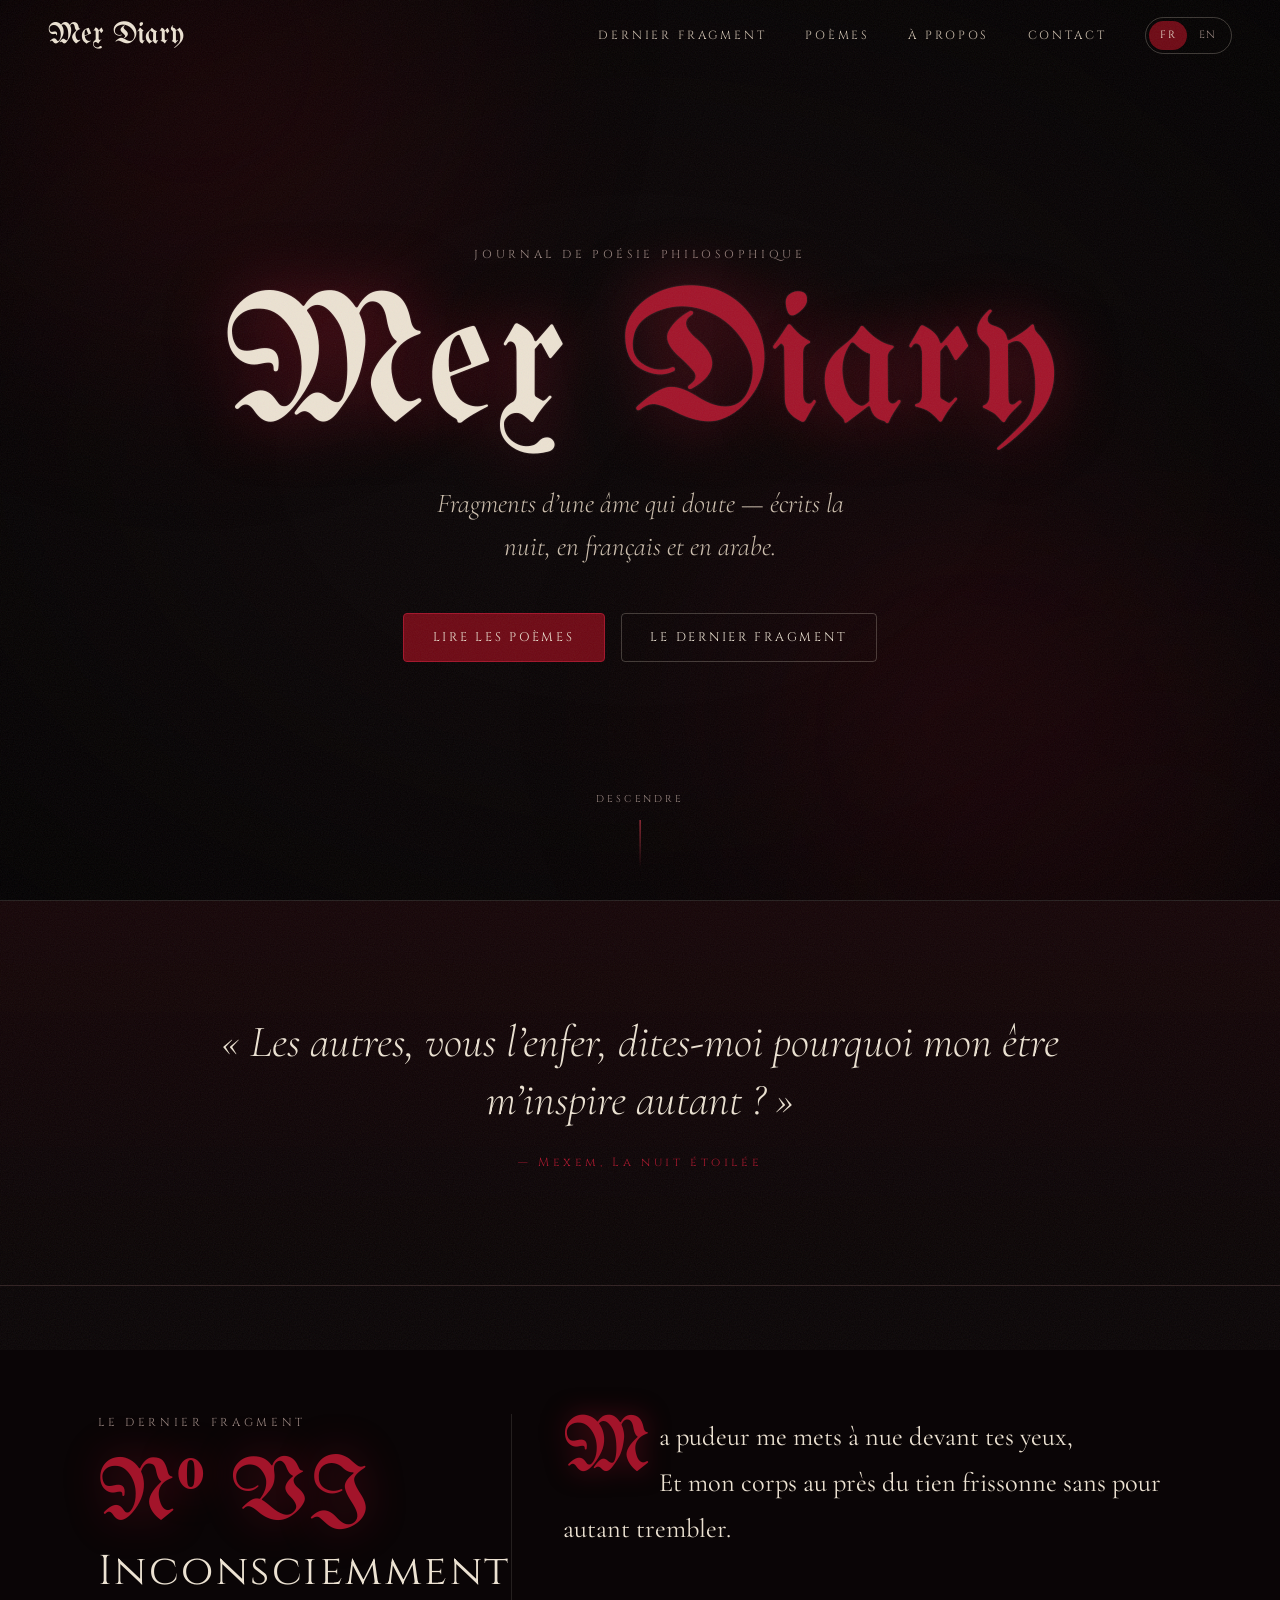
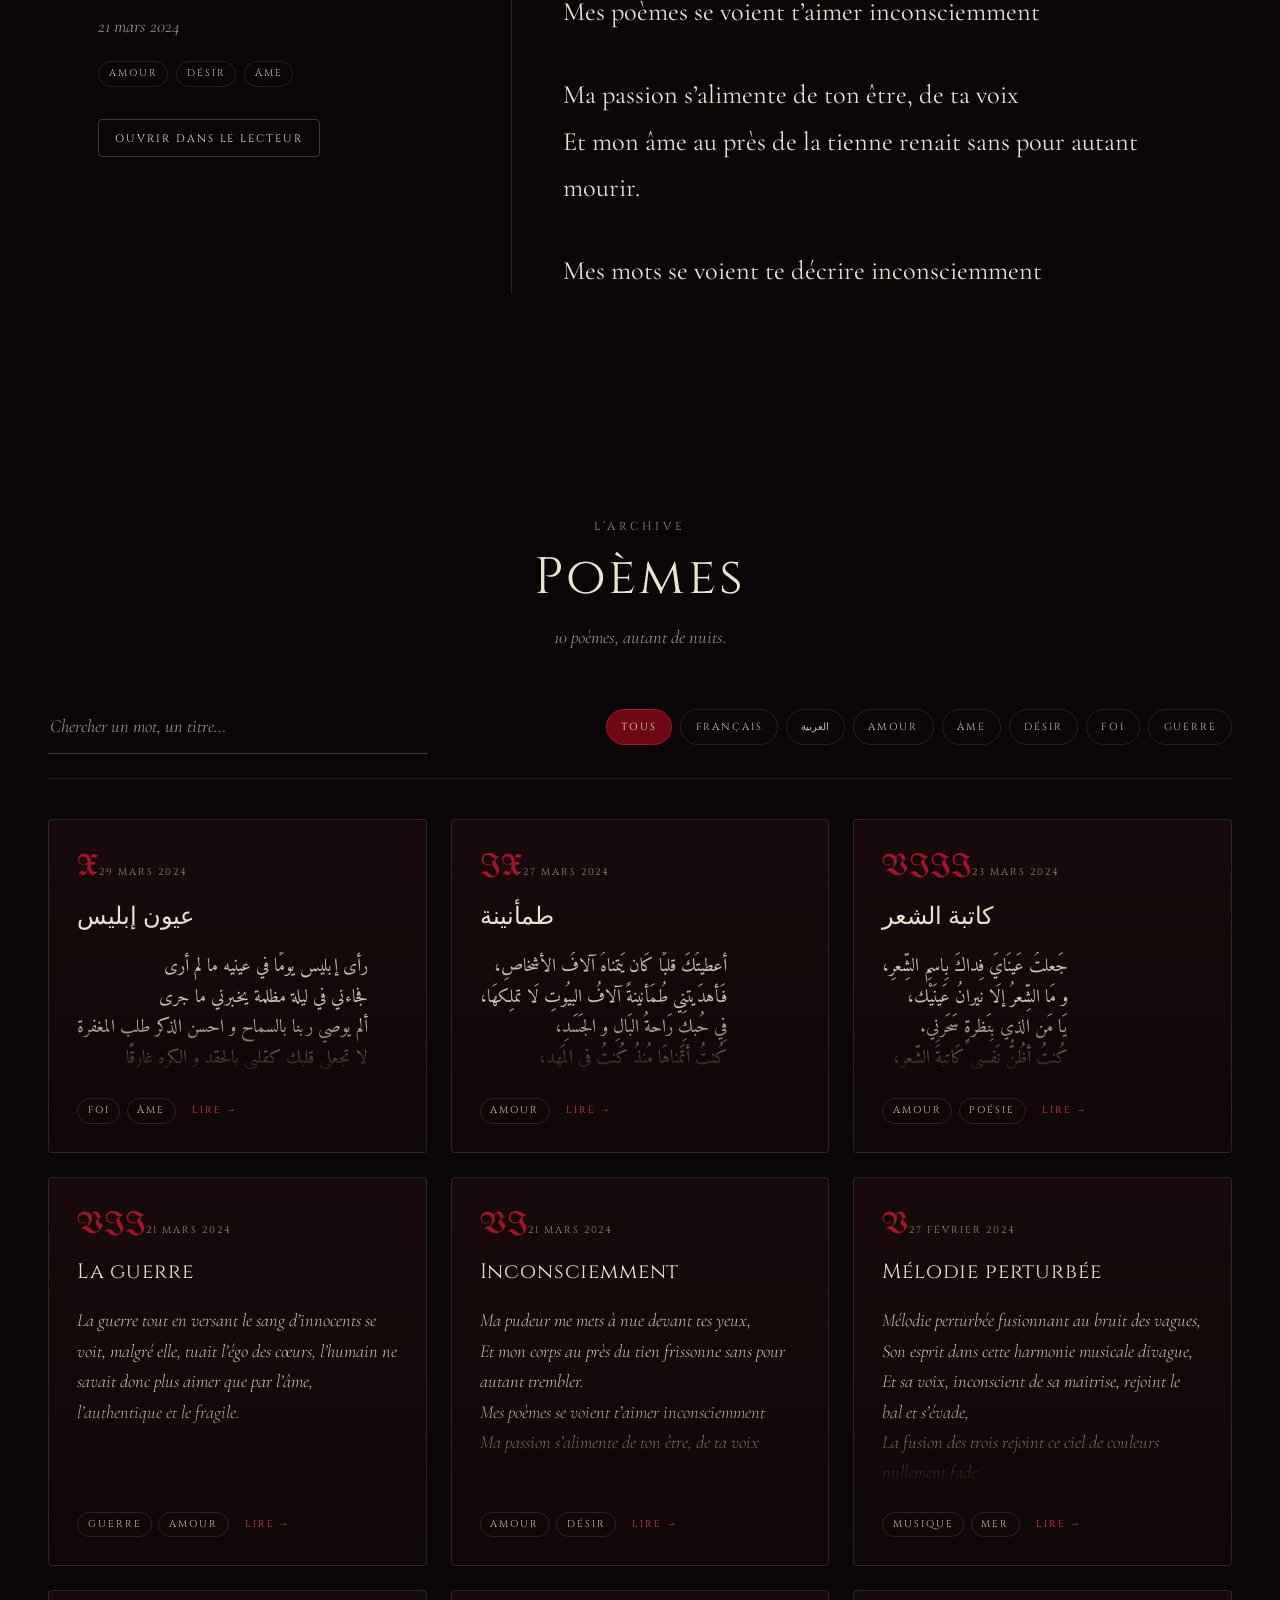
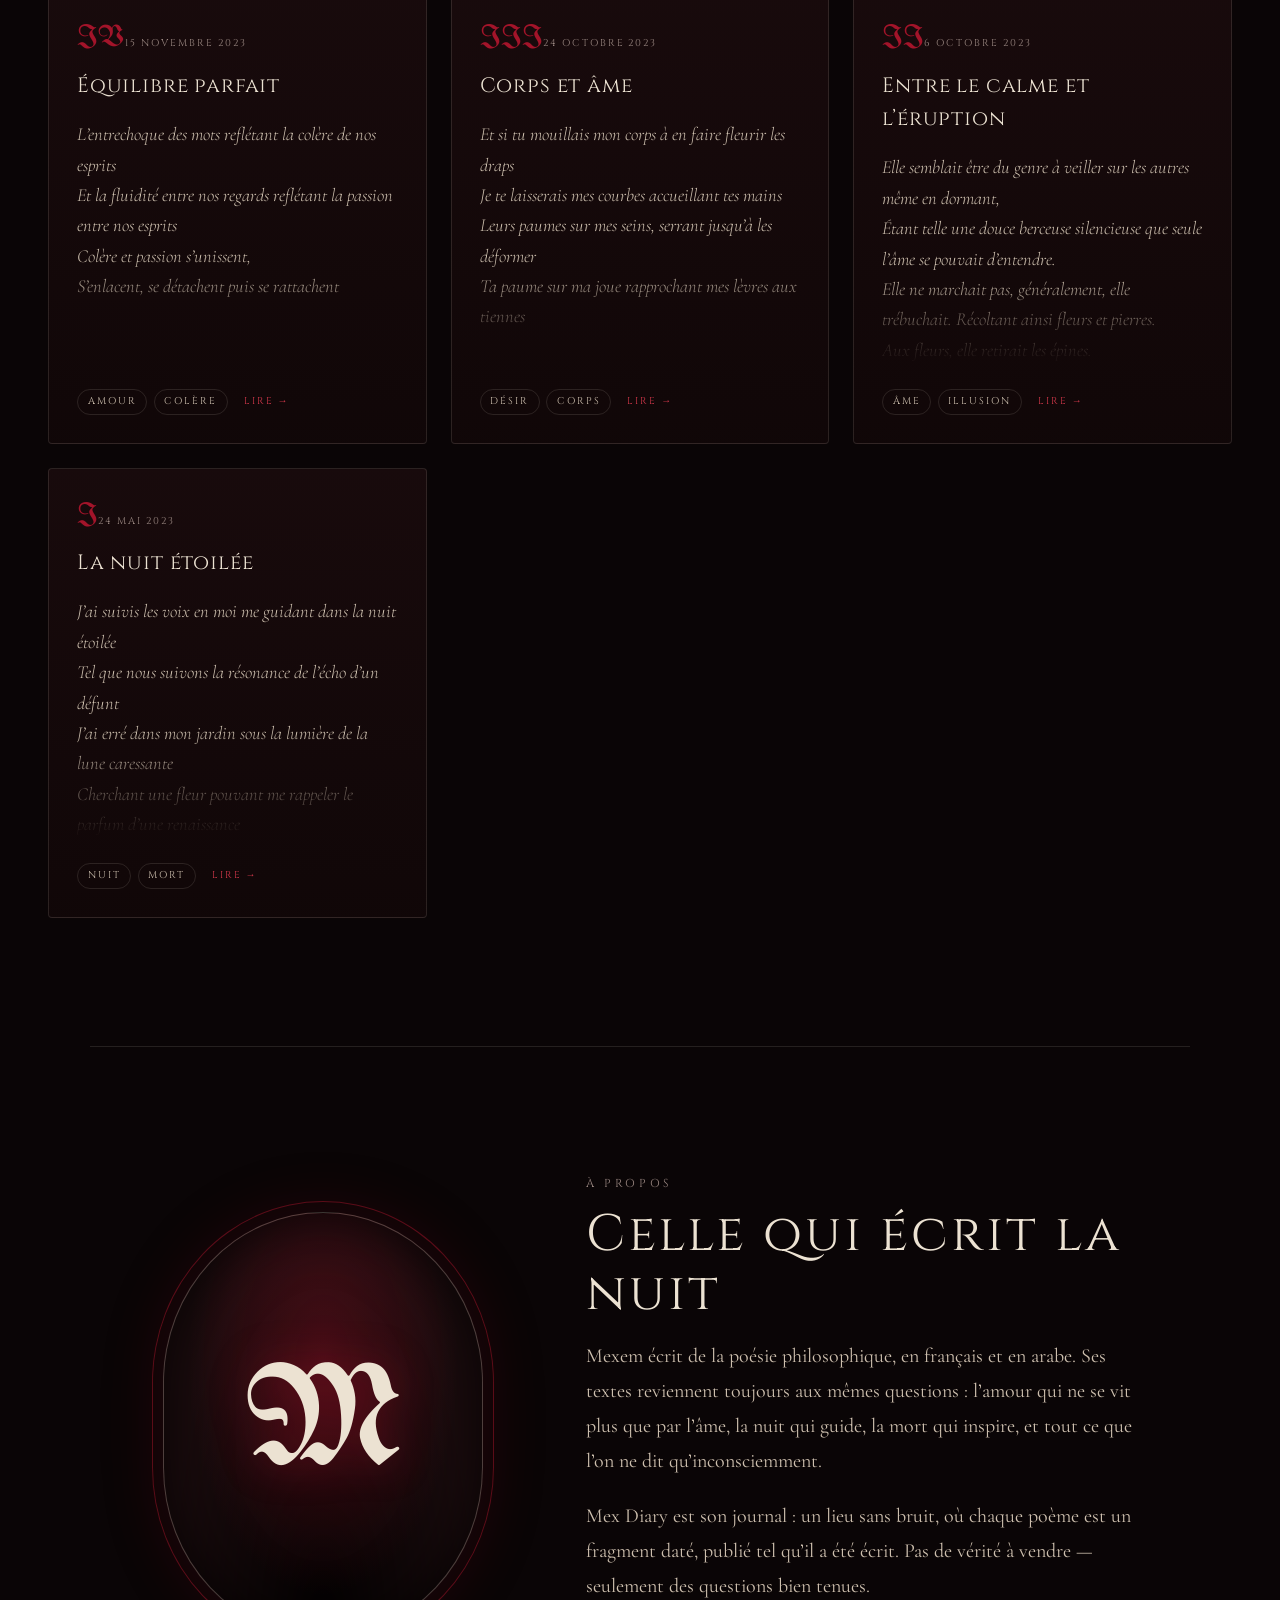
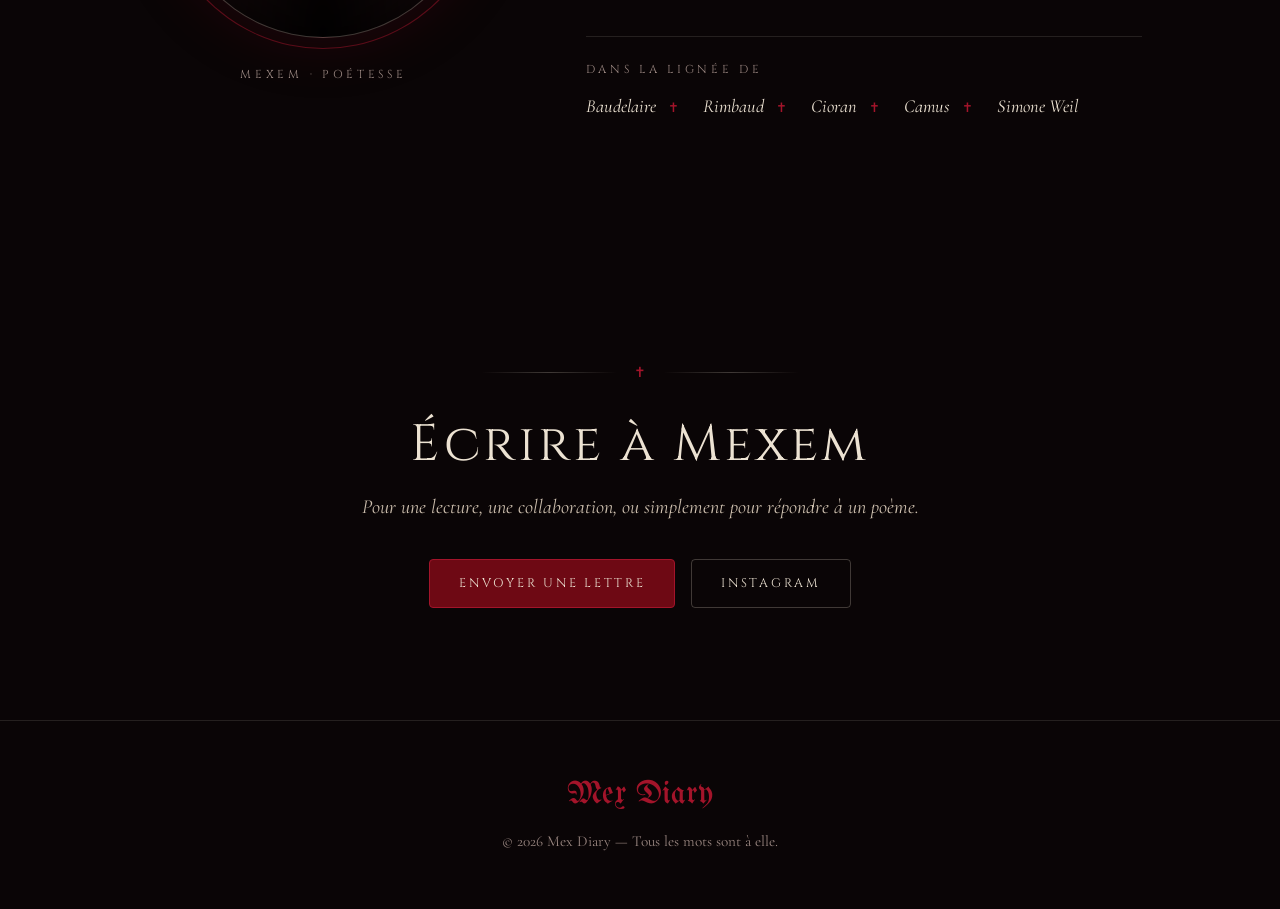
==== commit ecef355d: "Rename to Mex Diary; poet is Mexem Co-Authored-By: Claude Opus 5.5 <noreply@anthropic.com>" ====
--- a/index.html
+++ b/index.html
@@ -3,10 +3,10 @@
 <head>
   <meta charset="UTF-8">
   <meta name="viewport" content="width=device-width, initial-scale=1.0">
-  <title>Max Diary — Poésie philosophique</title>
-  <meta name="description" content="Max Diary : le journal de poésie philosophique de Max. Poèmes en français et en arabe sur l’amour, l’âme, la nuit et la mort.">
+  <title>Mex Diary — Poésie philosophique</title>
+  <meta name="description" content="Mex Diary : le journal de poésie philosophique de Mexem. Poèmes en français et en arabe sur l’amour, l’âme, la nuit et la mort.">
   <meta name="theme-color" content="#0a0506">
-  <meta property="og:title" content="Max Diary">
+  <meta property="og:title" content="Mex Diary">
   <meta property="og:description" content="Fragments d’une âme qui doute — poésie philosophique, écrite la nuit, en français et en arabe.">
   <link rel="icon" href="data:image/svg+xml,%3Csvg xmlns='http://www.w3.org/2000/svg' viewBox='0 0 64 64'%3E%3Crect width='64' height='64' fill='%230a0506'/%3E%3Ctext x='50%25' y='54%25' dominant-baseline='middle' text-anchor='middle' font-family='serif' font-size='44' fill='%23a3142a'%3EM%3C/text%3E%3C/svg%3E">
   <link rel="preconnect" href="https://fonts.googleapis.com">
@@ -21,7 +21,7 @@
 
   <!-- Navigation -->
   <header class="nav" id="nav">
-    <a href="#top" class="nav-logo" aria-label="Max Diary">Max Diary</a>
+    <a href="#top" class="nav-logo" aria-label="Mex Diary">Mex Diary</a>
 
     <nav class="nav-menu" id="navMenu" aria-label="Navigation">
       <a href="#dernier" data-i18n="nav.latest">Dernier fragment</a>
@@ -43,7 +43,7 @@
     <!-- Hero -->
     <section class="hero">
       <p class="eyebrow hero-eyebrow" data-i18n="hero.eyebrow">Journal de poésie philosophique</p>
-      <h1 class="hero-title">Max <span>Diary</span></h1>
+      <h1 class="hero-title">Mex <span>Diary</span></h1>
       <p class="hero-lede" data-i18n="hero.lede">Fragments d’une âme qui doute — écrits la nuit, en français et en arabe.</p>
       <div class="hero-actions">
         <a href="#poemes" class="btn btn-blood" data-i18n="hero.read">Lire les poèmes</a>
@@ -59,7 +59,7 @@
     <section class="epigraph" aria-label="Épigraphe">
       <blockquote>
         <p>« Les autres, vous l’enfer, dites-moi pourquoi mon être m’inspire autant ? »</p>
-        <cite>— Max, <span data-i18n="epigraph.source">La nuit étoilée</span></cite>
+        <cite>— Mexem, <span data-i18n="epigraph.source">La nuit étoilée</span></cite>
       </blockquote>
     </section>
 
@@ -100,13 +100,13 @@
     <section class="about" id="apropos" aria-labelledby="aboutTitle">
       <div class="portrait" aria-hidden="true">
         <div class="portrait-frame"><span>M</span></div>
-        <p class="eyebrow portrait-caption">Max · Poétesse</p>
+        <p class="eyebrow portrait-caption">Mexem · Poétesse</p>
       </div>
       <div class="about-text">
         <p class="eyebrow" data-i18n="about.eyebrow">À propos</p>
         <h2 id="aboutTitle" data-i18n="about.title">Celle qui écrit la nuit</h2>
-        <p data-i18n="about.p1">Max écrit de la poésie philosophique, en français et en arabe. Ses textes reviennent toujours aux mêmes questions : l’amour qui ne se vit plus que par l’âme, la nuit qui guide, la mort qui inspire, et tout ce que l’on ne dit qu’inconsciemment.</p>
-        <p data-i18n="about.p2">Max Diary est son journal : un lieu sans bruit, où chaque poème est un fragment daté, publié tel qu’il a été écrit. Pas de vérité à vendre — seulement des questions bien tenues.</p>
+        <p data-i18n="about.p1">Mexem écrit de la poésie philosophique, en français et en arabe. Ses textes reviennent toujours aux mêmes questions : l’amour qui ne se vit plus que par l’âme, la nuit qui guide, la mort qui inspire, et tout ce que l’on ne dit qu’inconsciemment.</p>
+        <p data-i18n="about.p2">Mex Diary est son journal : un lieu sans bruit, où chaque poème est un fragment daté, publié tel qu’il a été écrit. Pas de vérité à vendre — seulement des questions bien tenues.</p>
         <div class="influences">
           <p class="eyebrow" data-i18n="about.lineage">Dans la lignée de</p>
           <ul>
@@ -119,7 +119,7 @@
     <!-- Contact -->
     <section class="contact" id="contact" aria-labelledby="contactTitle">
       <div class="ornament" aria-hidden="true">✝</div>
-      <h2 id="contactTitle" data-i18n="contact.title">Écrire à Max</h2>
+      <h2 id="contactTitle" data-i18n="contact.title">Écrire à Mexem</h2>
       <p data-i18n="contact.text">Pour une lecture, une collaboration, ou simplement pour répondre à un poème.</p>
       <div class="contact-links">
         <!-- REPLACE with her real addresses -->
@@ -130,8 +130,8 @@
   </main>
 
   <footer class="footer">
-    <p class="footer-logo">Max Diary</p>
-    <p data-i18n="footer.text">© 2026 Max Diary — Tous les mots sont à elle.</p>
+    <p class="footer-logo">Mex Diary</p>
+    <p data-i18n="footer.text">© 2026 Mex Diary — Tous les mots sont à elle.</p>
   </footer>
 
   <!-- Poem reader -->
--- a/assets/css/theme.css
+++ b/assets/css/theme.css
@@ -1,4 +1,4 @@
-/* Max Diary — shared gothic theme (site + dashboard) */
+/* Mex Diary — shared gothic theme (site + dashboard) */
 *, *::before, *::after { margin: 0; padding: 0; box-sizing: border-box; }
 
 :root {
@@ -128,11 +128,12 @@
   font-weight: 400;
 }
 .poem-body .stanza + .stanza { margin-top: 1.4em; }
+.poem-body.dropcap .stanza + .stanza { clear: left; } /* drop cap never leaks into the next stanza */
 .poem-body.dropcap .stanza:first-child::first-letter {
   font-family: var(--f-black);
   float: left;
-  font-size: 3.6em;
-  line-height: 0.82;
+  font-size: 3em;
+  line-height: 0.8;
   padding: 0.06em 0.12em 0 0;
   color: var(--crimson);
   text-shadow: 0 0 24px rgba(163, 20, 42, 0.5);
--- a/assets/css/site.css
+++ b/assets/css/site.css
@@ -1,4 +1,4 @@
-/* Max Diary — public site */
+/* Mex Diary — public site */
 
 /* Drifting red haze behind everything */
 .mist { position: fixed; inset: 0; z-index: 0; pointer-events: none; overflow: hidden; }
